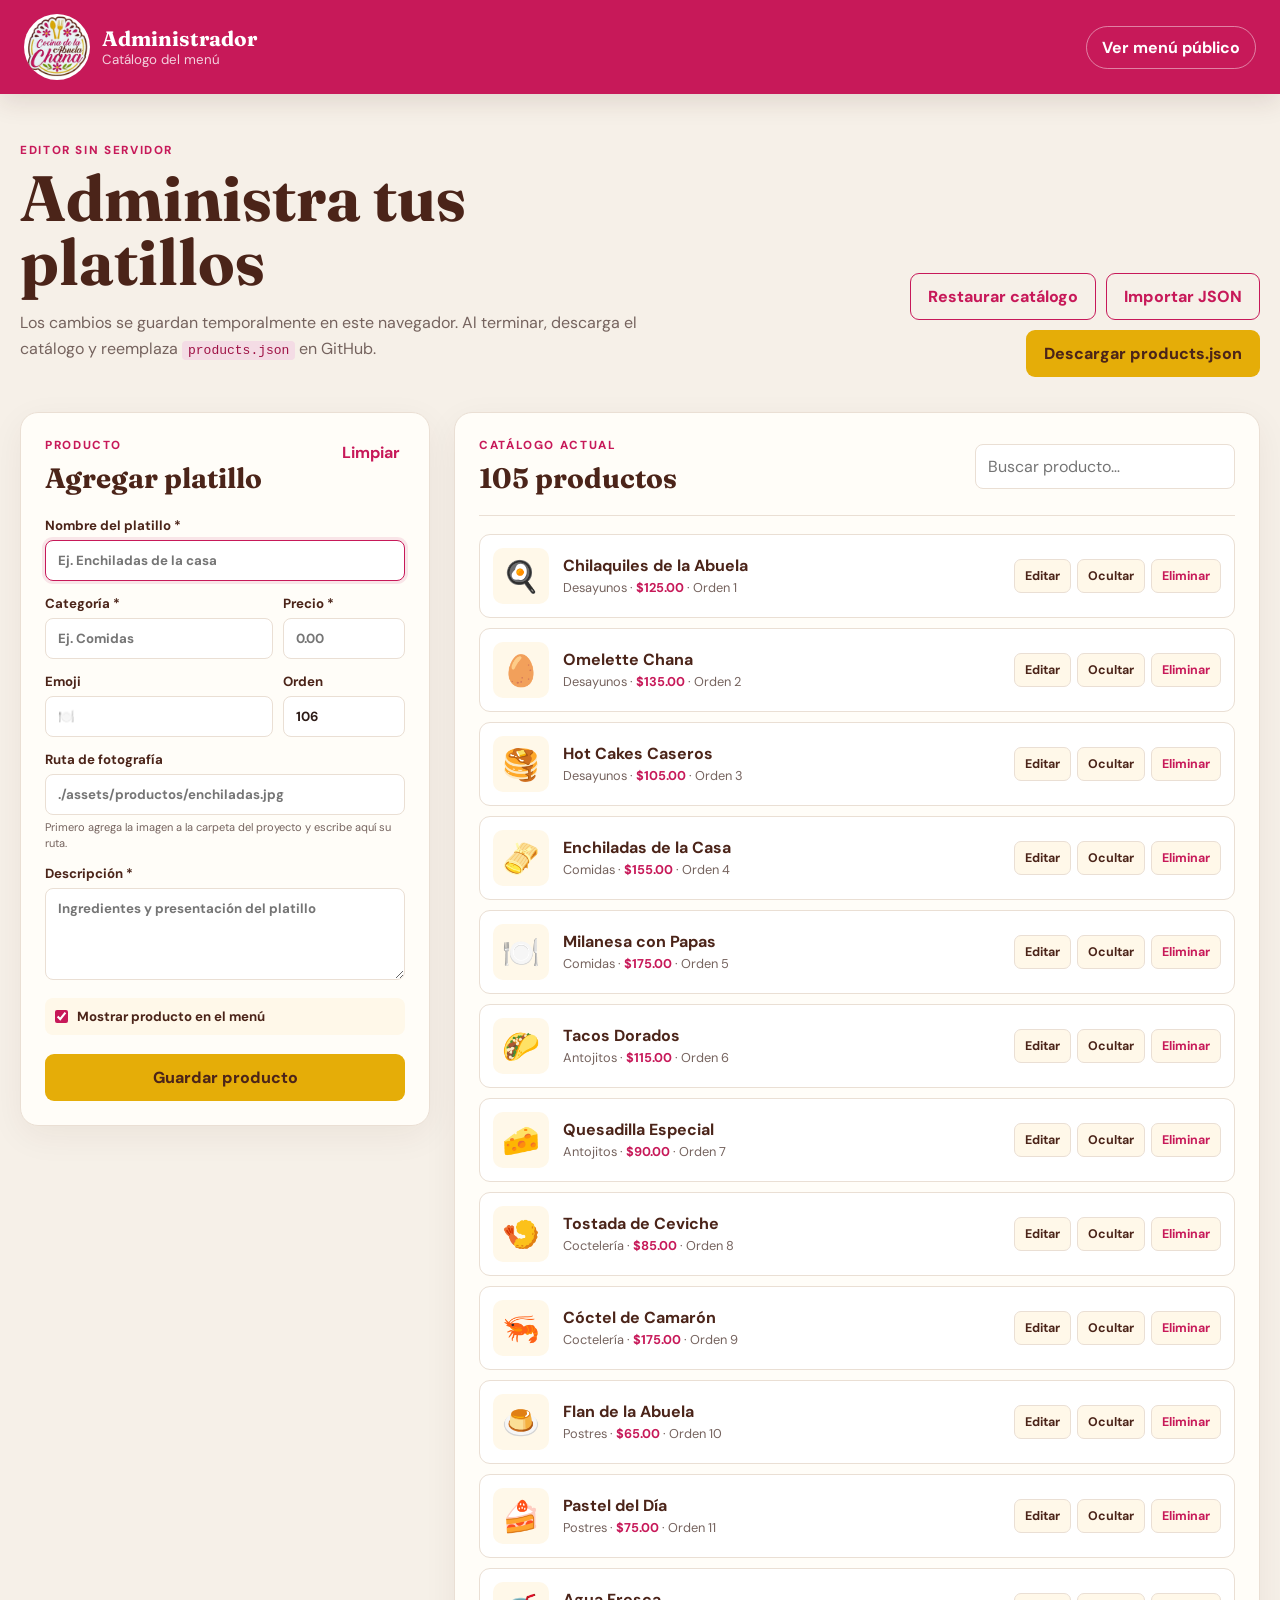
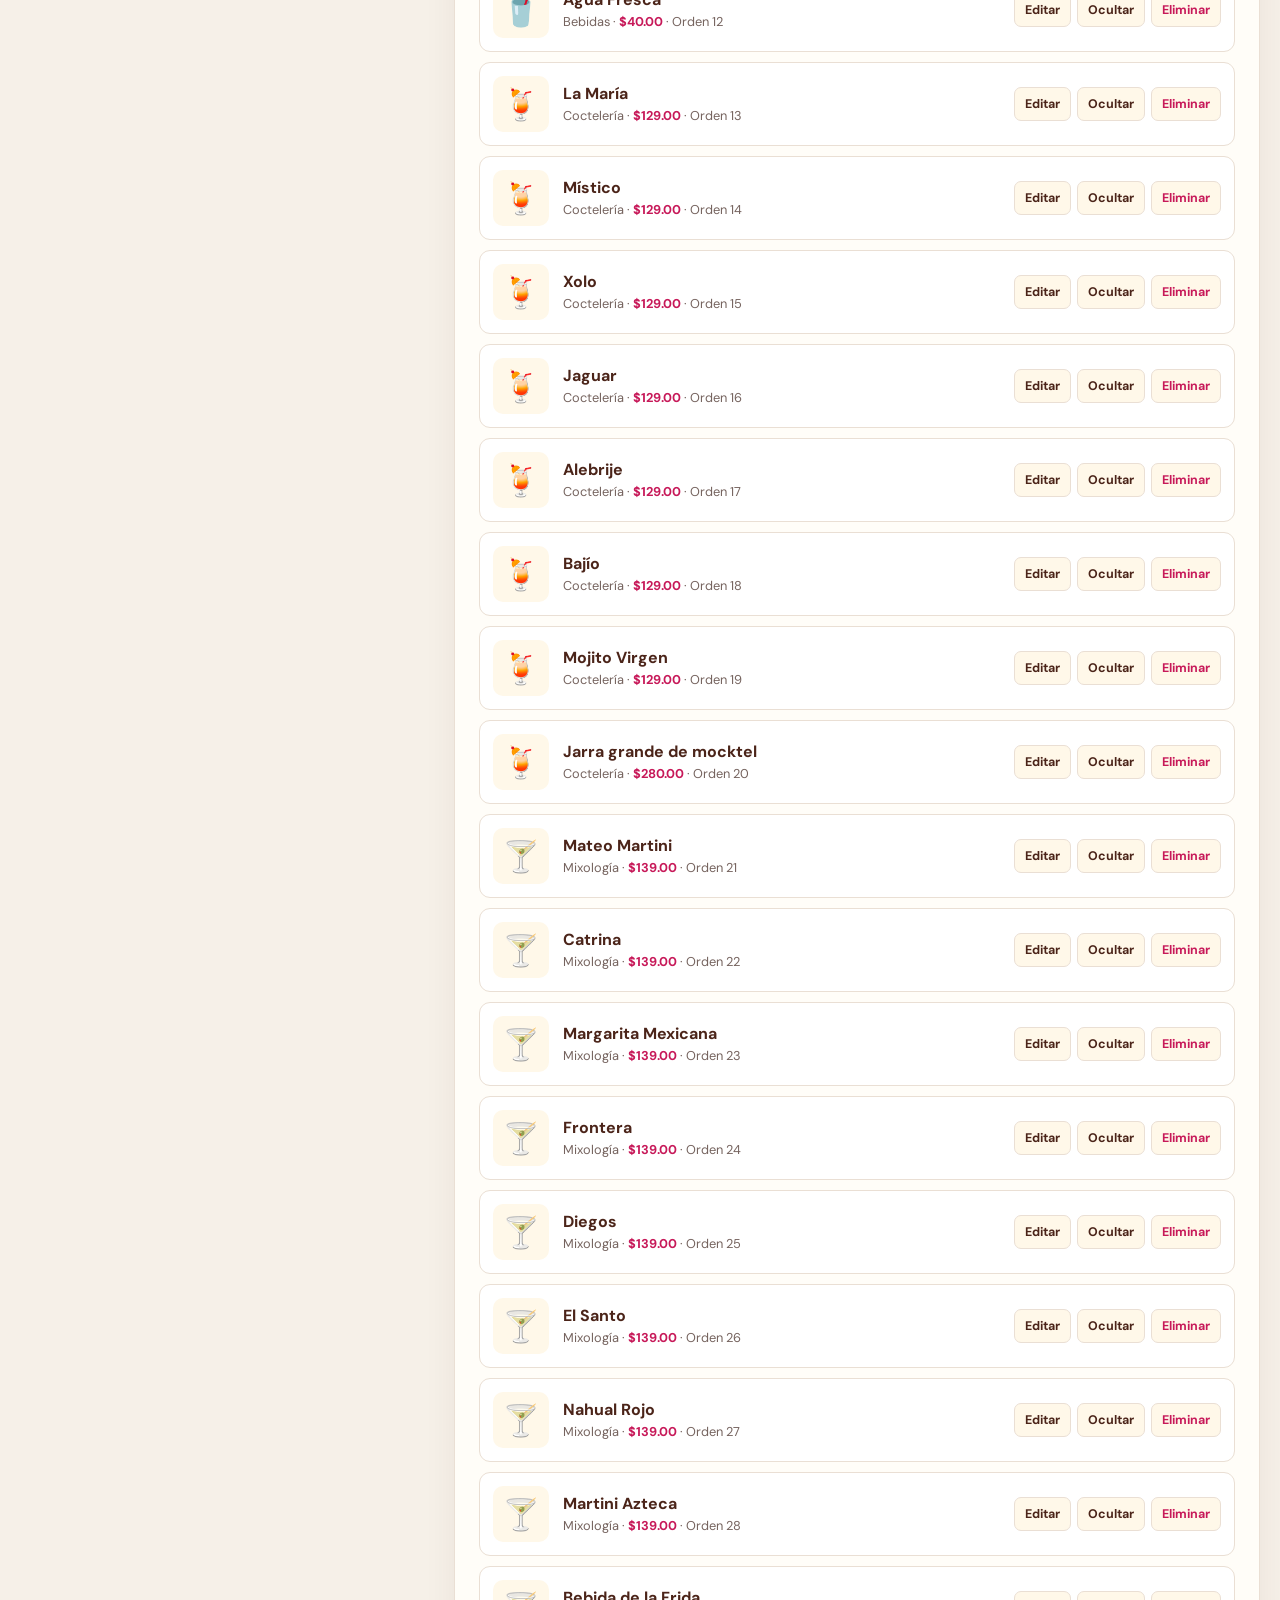
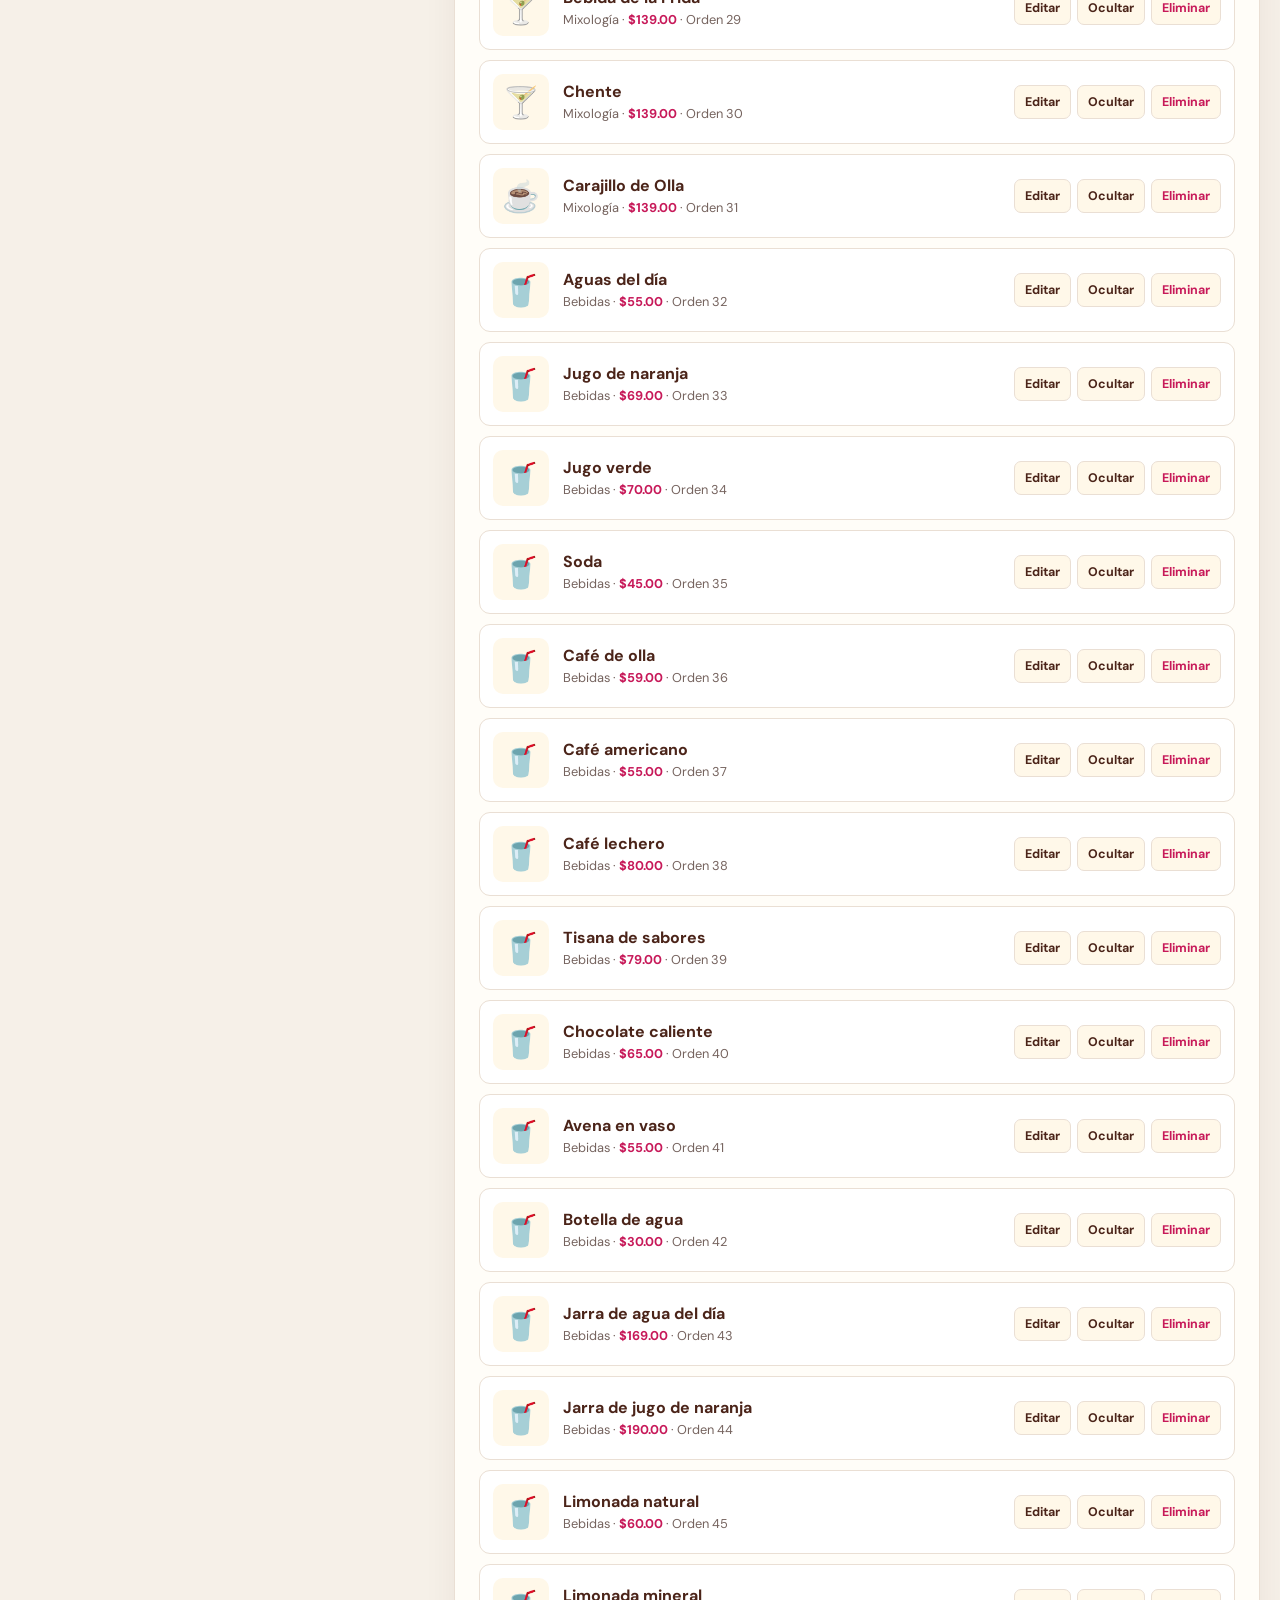
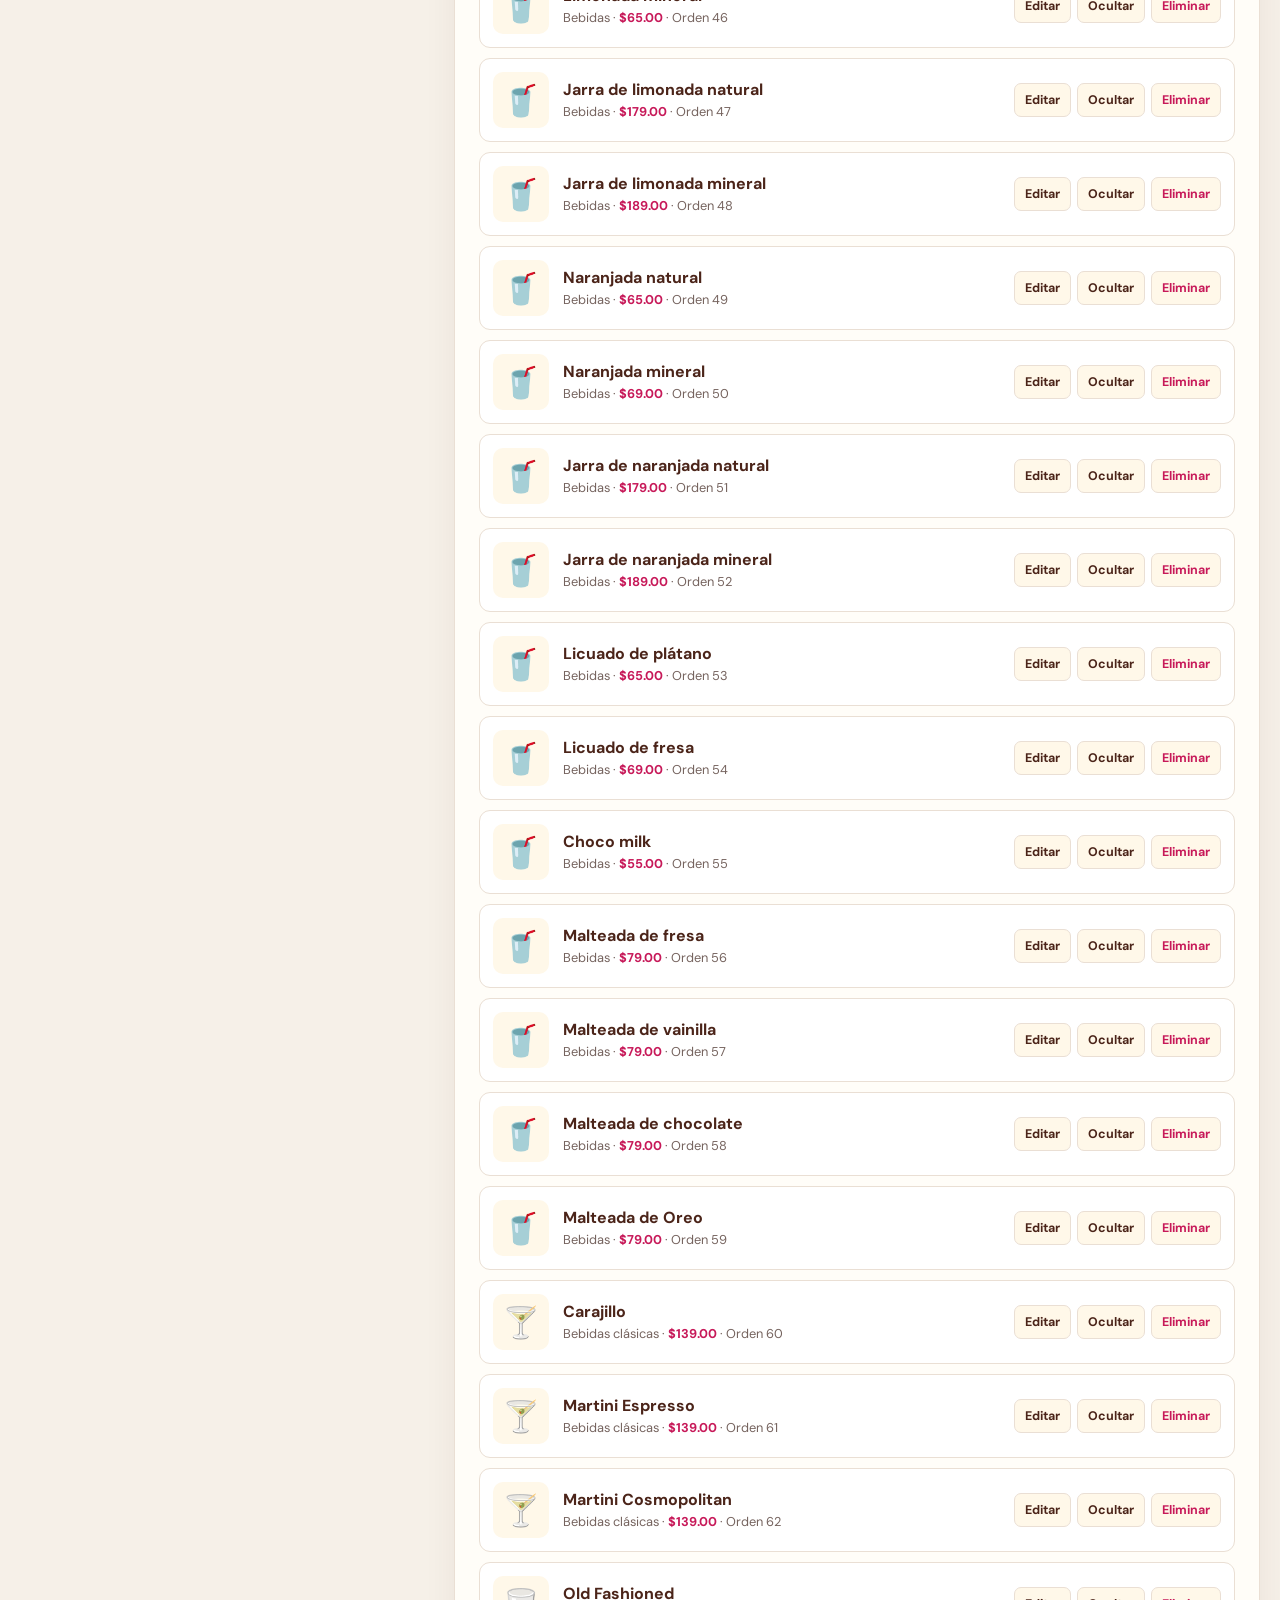
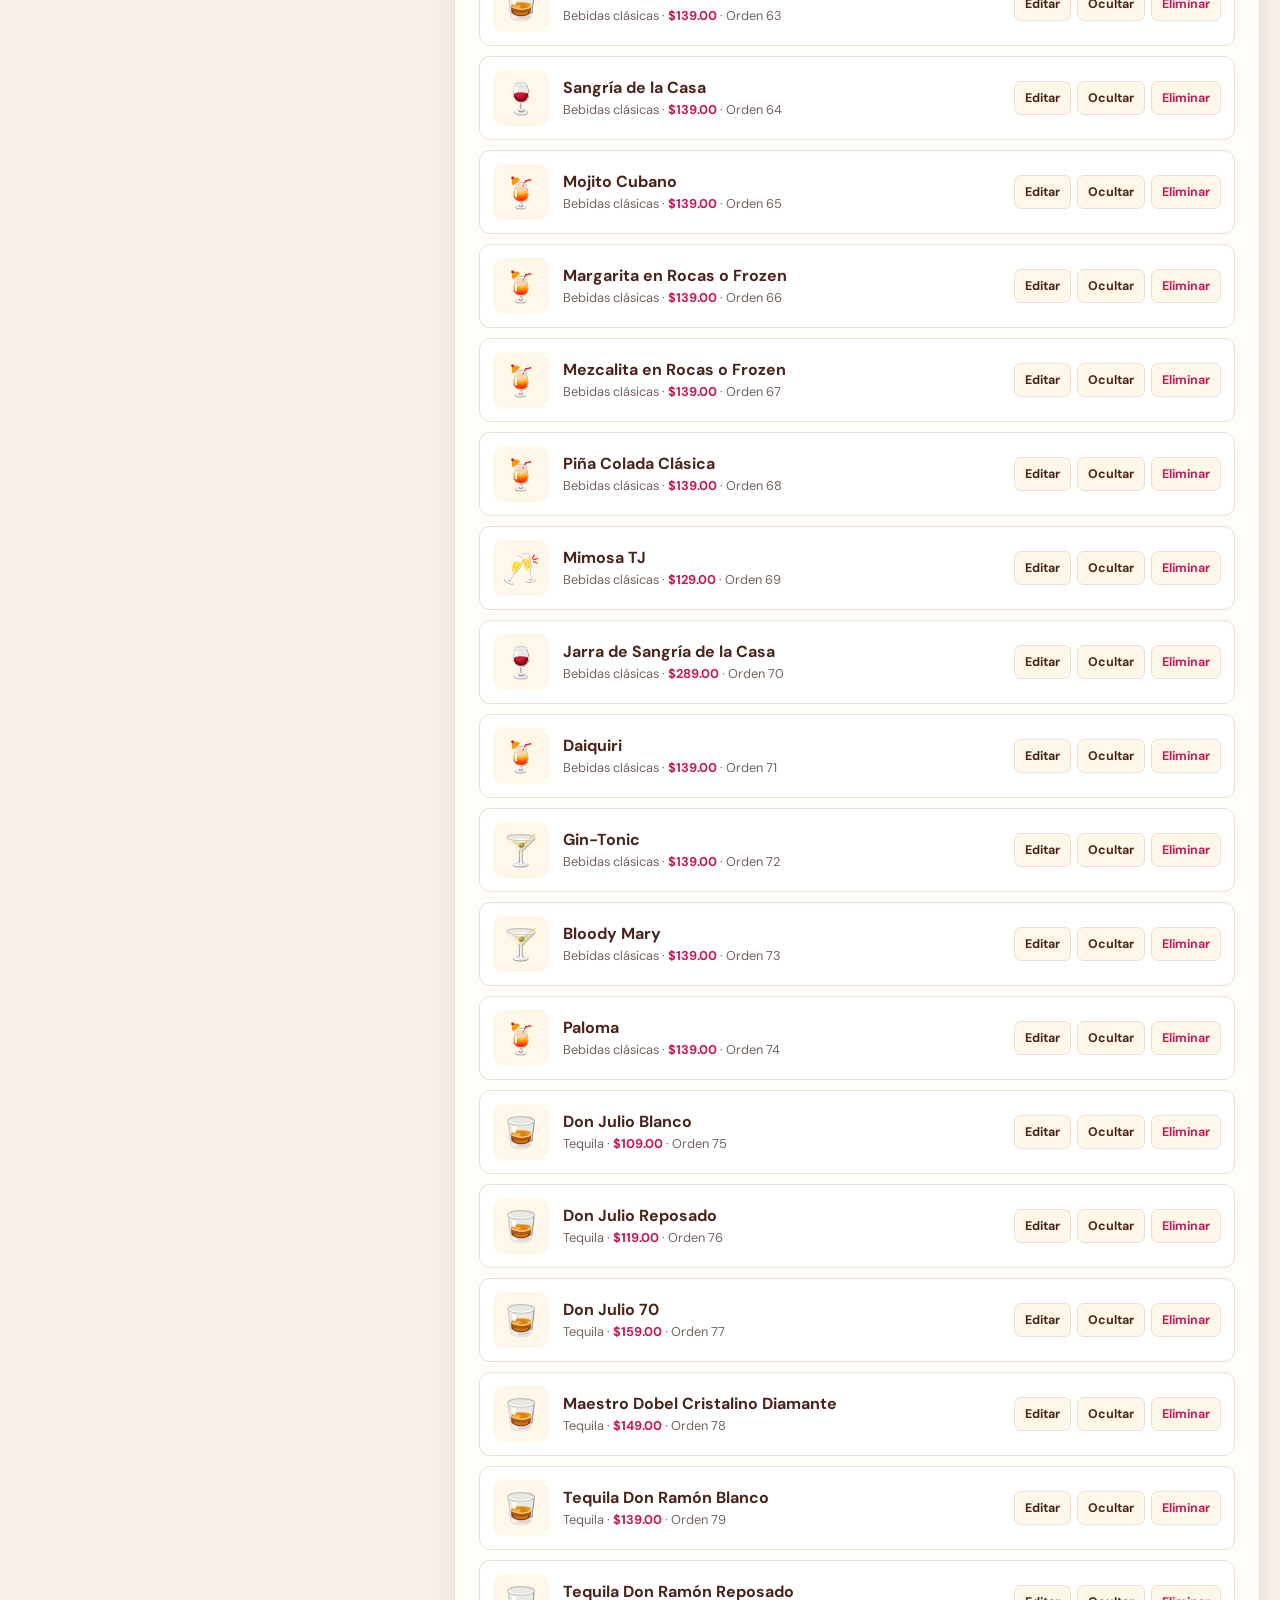
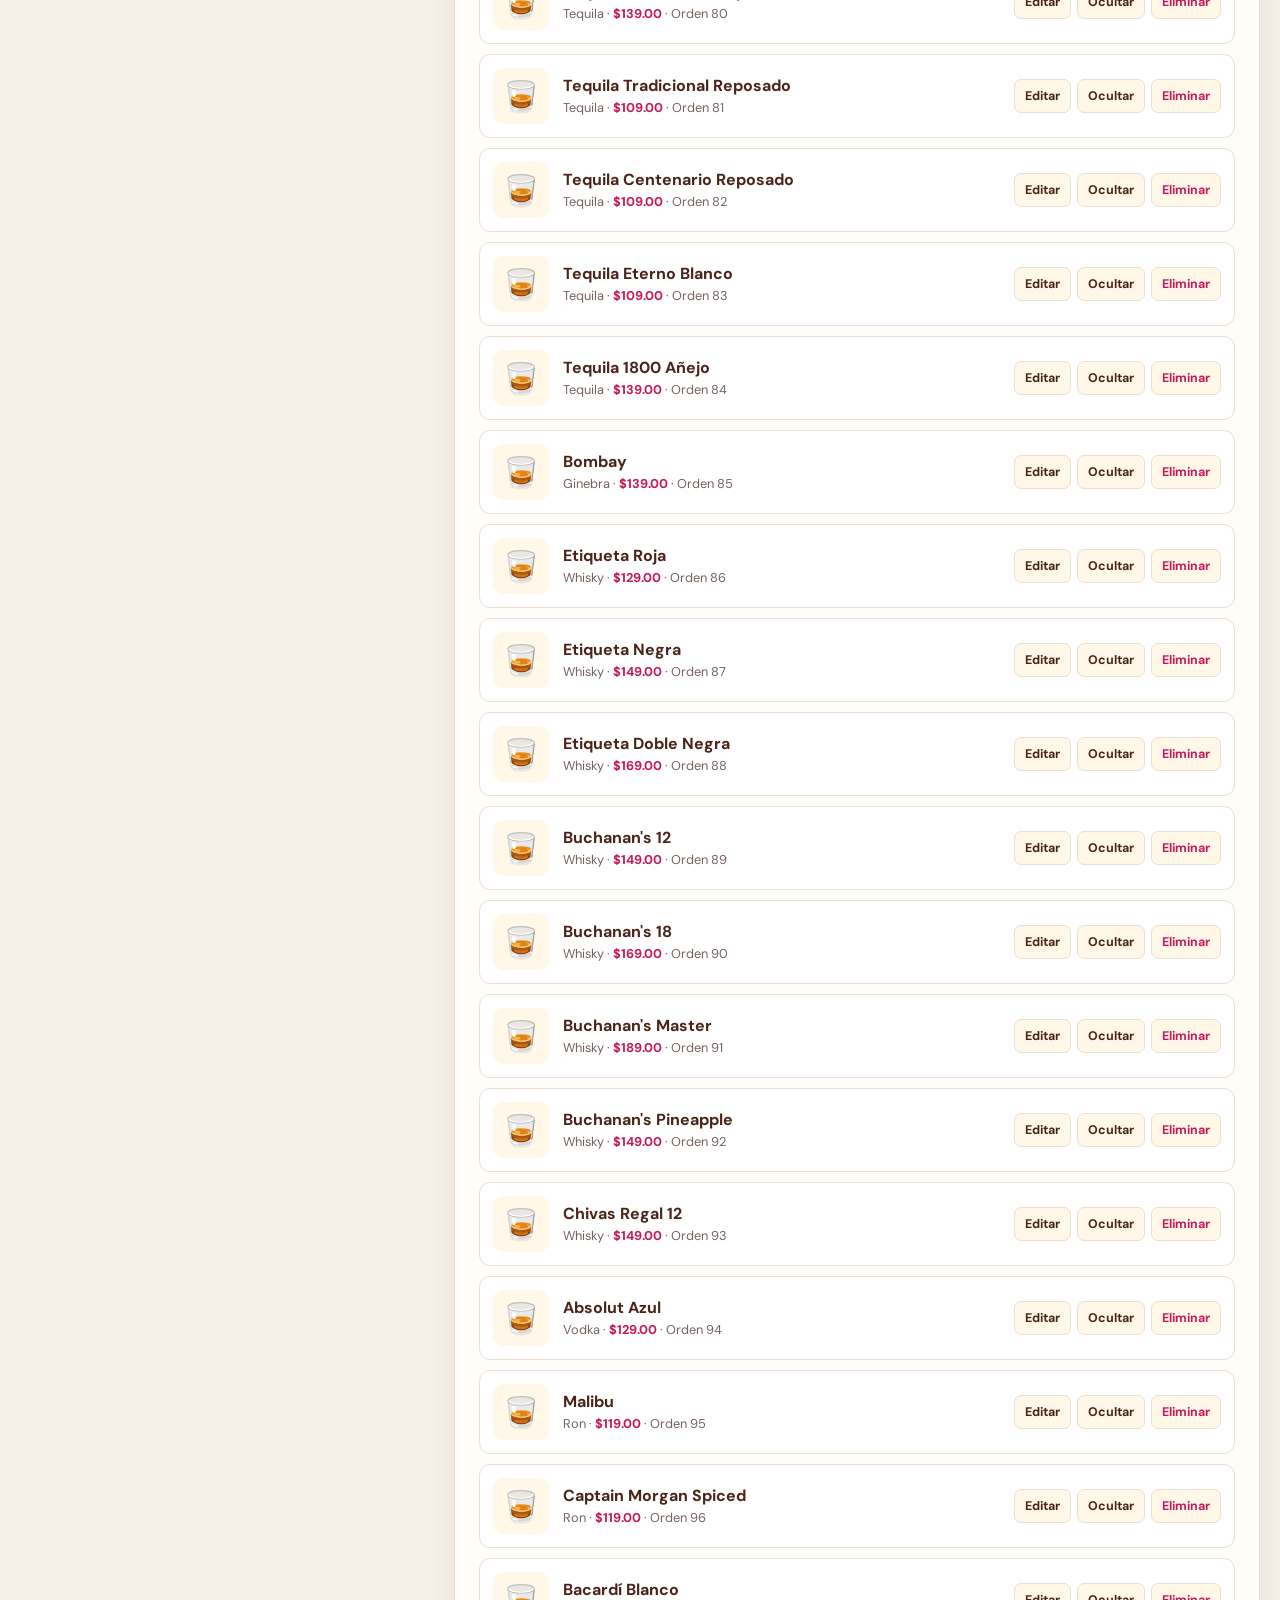
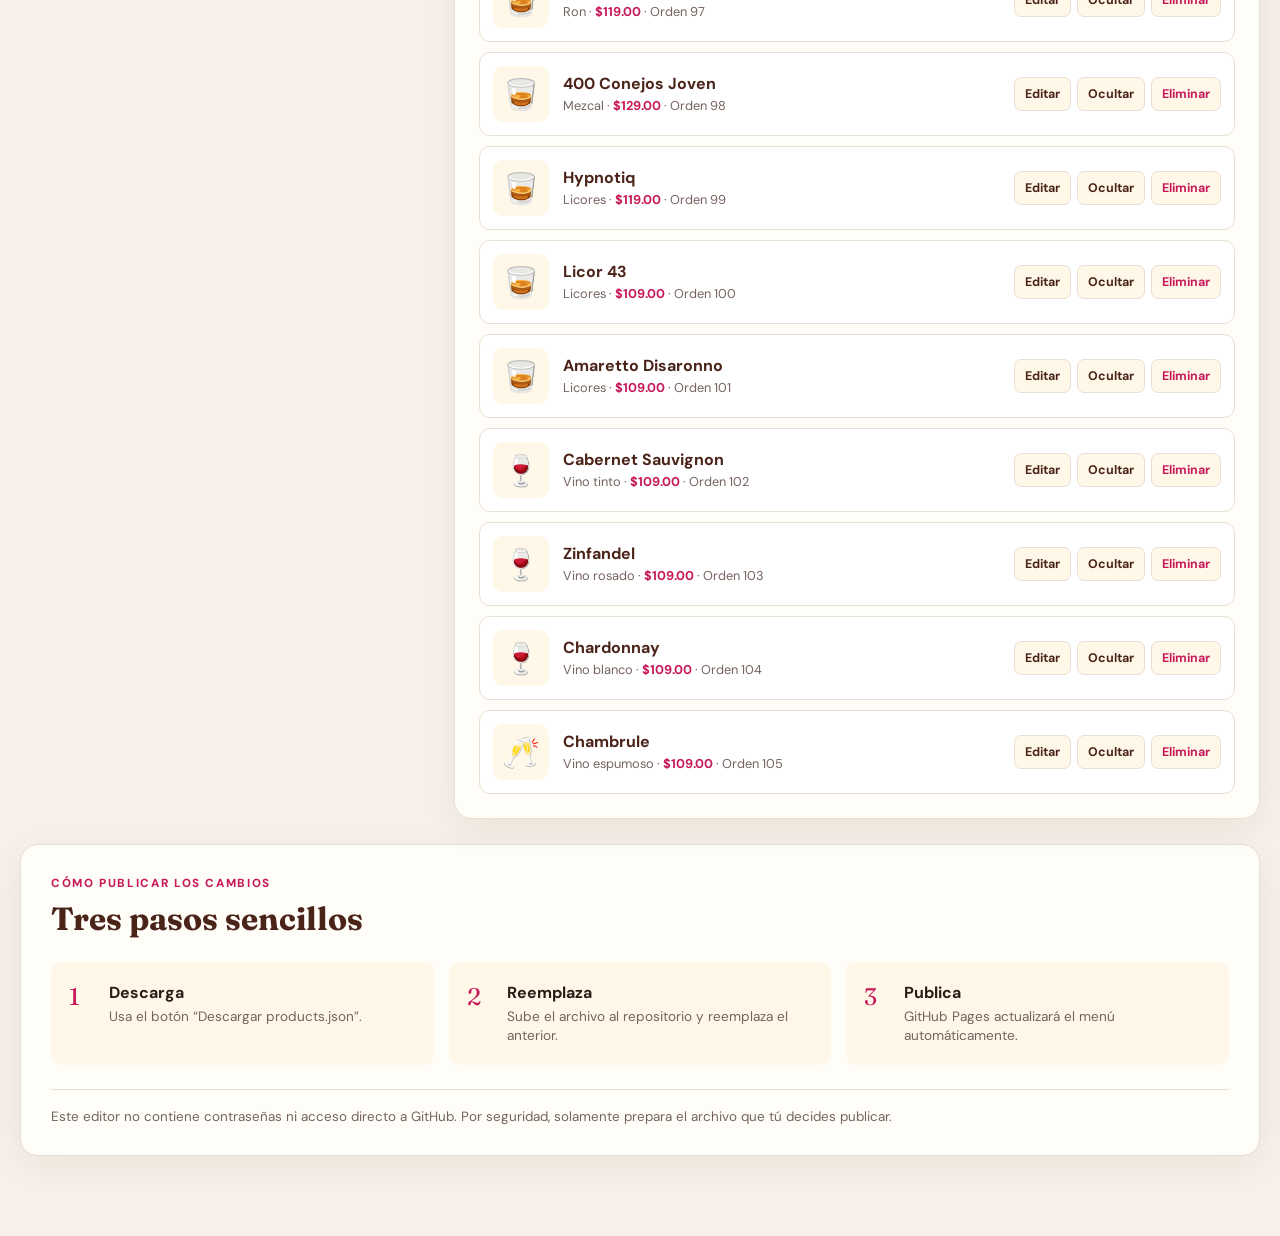
==== admin.html @ 657a6a93 "Publicar menú digital de Abuela Chana" ====
<!doctype html>
<html lang="es">
  <head>
    <meta charset="UTF-8" />
    <meta name="viewport" content="width=device-width, initial-scale=1.0" />
    <meta name="theme-color" content="#c71959" />
    <meta name="robots" content="noindex, nofollow" />
    <title>Administrar menú | Abuela Chana</title>
    <link rel="preconnect" href="https://fonts.googleapis.com" />
    <link rel="preconnect" href="https://fonts.gstatic.com" crossorigin />
    <link
      href="https://fonts.googleapis.com/css2?family=DM+Sans:wght@400;500;600;700;800&family=Fraunces:opsz,wght@9..144,700;9..144,900&display=swap"
      rel="stylesheet"
    />
    <link rel="stylesheet" href="./admin.css" />
  </head>
  <body>
    <header class="admin-header">
      <a href="./index.html" class="admin-brand">
        <img src="./assets/logo-chana.png" alt="Cocina de la Abuela Chana" />
        <span><b>Administrador</b><small>Catálogo del menú</small></span>
      </a>
      <a class="view-menu" href="./index.html">Ver menú público</a>
    </header>

    <main class="admin-shell">
      <section class="intro">
        <div>
          <p class="eyebrow">Editor sin servidor</p>
          <h1>Administra tus platillos</h1>
          <p>
            Los cambios se guardan temporalmente en este navegador. Al terminar,
            descarga el catálogo y reemplaza <code>products.json</code> en GitHub.
          </p>
        </div>
        <div class="intro-actions">
          <button class="button secondary" id="restore-button" type="button">Restaurar catálogo</button>
          <button class="button secondary" id="import-button" type="button">Importar JSON</button>
          <button class="button primary" id="download-button" type="button">Descargar products.json</button>
          <input id="import-file" type="file" accept="application/json,.json" hidden />
        </div>
      </section>

      <section class="workspace">
        <aside class="editor-panel">
          <div class="panel-title">
            <div>
              <p class="eyebrow">Producto</p>
              <h2 id="editor-title">Agregar platillo</h2>
            </div>
            <button id="reset-form" class="text-button" type="button">Limpiar</button>
          </div>

          <form id="product-form">
            <input id="product-id" type="hidden" />
            <label>
              Nombre del platillo *
              <input id="product-name" required maxlength="80" placeholder="Ej. Enchiladas de la casa" />
            </label>
            <div class="field-row">
              <label>
                Categoría *
                <input id="product-category" required list="category-options" placeholder="Ej. Comidas" />
                <datalist id="category-options"></datalist>
              </label>
              <label>
                Precio *
                <input id="product-price" required type="number" min="0" step="0.01" placeholder="0.00" />
              </label>
            </div>
            <div class="field-row">
              <label>
                Emoji
                <input id="product-emoji" maxlength="8" placeholder="🍽️" />
              </label>
              <label>
                Orden
                <input id="product-order" type="number" min="1" step="1" />
              </label>
            </div>
            <label>
              Ruta de fotografía
              <input id="product-image" placeholder="./assets/productos/enchiladas.jpg" />
              <small>Primero agrega la imagen a la carpeta del proyecto y escribe aquí su ruta.</small>
            </label>
            <label>
              Descripción *
              <textarea id="product-description" required rows="4" maxlength="220" placeholder="Ingredientes y presentación del platillo"></textarea>
            </label>
            <label class="availability">
              <input id="product-active" type="checkbox" checked />
              Mostrar producto en el menú
            </label>
            <button class="button primary full" type="submit">Guardar producto</button>
          </form>
        </aside>

        <section class="catalog-panel">
          <div class="catalog-toolbar">
            <div>
              <p class="eyebrow">Catálogo actual</p>
              <h2><span id="product-count">0</span> productos</h2>
            </div>
            <input id="admin-search" type="search" placeholder="Buscar producto…" />
          </div>
          <div class="catalog-list" id="catalog-list"></div>
        </section>
      </section>

      <section class="publish-guide">
        <p class="eyebrow">Cómo publicar los cambios</p>
        <h2>Tres pasos sencillos</h2>
        <ol>
          <li><b>Descarga</b><span>Usa el botón “Descargar products.json”.</span></li>
          <li><b>Reemplaza</b><span>Sube el archivo al repositorio y reemplaza el anterior.</span></li>
          <li><b>Publica</b><span>GitHub Pages actualizará el menú automáticamente.</span></li>
        </ol>
        <p class="security-note">
          Este editor no contiene contraseñas ni acceso directo a GitHub. Por seguridad,
          solamente prepara el archivo que tú decides publicar.
        </p>
      </section>
    </main>

    <div class="admin-toast" id="admin-toast" role="status" aria-live="polite"></div>
    <script src="./catalog-backup.js"></script>
    <script src="./admin.js"></script>
  </body>
</html>
---- admin.css ----
:root {
  --pink: #c71959;
  --pink-dark: #9f1245;
  --mustard: #e5ad08;
  --brown: #4b2419;
  --cream: #fff8e9;
  --paper: #fffdf8;
  --ink: #2d1b17;
  --muted: #75635e;
  --line: #eadfd4;
}

* { box-sizing: border-box; }
body { margin: 0; color: var(--ink); background: #f6f0e8; font-family: "DM Sans", sans-serif; }
button, input, textarea { font: inherit; }
a { color: inherit; text-decoration: none; }
.admin-header {
  position: sticky;
  z-index: 10;
  top: 0;
  display: flex;
  align-items: center;
  justify-content: space-between;
  padding: 14px max(24px, calc((100vw - 1240px) / 2));
  color: white;
  background: var(--pink);
  box-shadow: 0 8px 24px rgba(75,36,25,.12);
}
.admin-brand { display: flex; align-items: center; gap: 12px; }
.admin-brand img { width: 66px; height: 66px; object-fit: contain; border-radius: 50%; background: white; }
.admin-brand b, .admin-brand small { display: block; }
.admin-brand b { font-family: "Fraunces", serif; font-size: 1.3rem; }
.admin-brand small { opacity: .8; }
.view-menu { padding: 10px 15px; border: 1px solid rgba(255,255,255,.45); border-radius: 99px; font-weight: 700; }
.admin-shell { width: min(1240px, calc(100% - 36px)); margin: 0 auto; padding: 48px 0 80px; }
.eyebrow { margin: 0 0 8px; color: var(--pink); font-size: .73rem; font-weight: 800; letter-spacing: .14em; text-transform: uppercase; }
.intro { display: flex; align-items: end; justify-content: space-between; gap: 35px; margin-bottom: 35px; }
.intro h1, .panel-title h2, .catalog-toolbar h2, .publish-guide h2 { margin: 0; color: var(--brown); font-family: "Fraunces", serif; }
.intro h1 { font-size: clamp(2.6rem, 5vw, 4.6rem); line-height: 1; }
.intro p:not(.eyebrow) { max-width: 690px; color: var(--muted); line-height: 1.6; }
code { padding: 2px 6px; color: var(--pink-dark); border-radius: 4px; background: #f4dce5; }
.intro-actions { display: flex; flex-wrap: wrap; justify-content: end; gap: 10px; }
.button { padding: 12px 17px; border: 1px solid transparent; border-radius: 9px; font-weight: 800; cursor: pointer; }
.button.primary { color: var(--brown); background: var(--mustard); }
.button.secondary { color: var(--pink); border-color: var(--pink); background: transparent; }
.button.full { width: 100%; margin-top: 5px; }
.workspace { display: grid; grid-template-columns: 410px 1fr; align-items: start; gap: 24px; }
.editor-panel, .catalog-panel, .publish-guide { border: 1px solid var(--line); border-radius: 18px; background: var(--paper); box-shadow: 0 10px 35px rgba(75,36,25,.06); }
.editor-panel { position: sticky; top: 115px; padding: 24px; }
.panel-title, .catalog-toolbar { display: flex; align-items: start; justify-content: space-between; gap: 18px; }
.panel-title h2, .catalog-toolbar h2 { font-size: 1.75rem; }
.text-button { padding: 5px; color: var(--pink); border: 0; background: transparent; font-weight: 700; cursor: pointer; }
#product-form { display: grid; gap: 14px; margin-top: 22px; }
#product-form label { color: var(--brown); font-size: .83rem; font-weight: 700; }
#product-form input, #product-form textarea, #admin-search {
  width: 100%;
  margin-top: 6px;
  padding: 11px 12px;
  color: var(--ink);
  border: 1px solid var(--line);
  border-radius: 8px;
  background: white;
  outline: none;
}
#product-form input:focus, #product-form textarea:focus, #admin-search:focus {
  border-color: var(--pink);
  box-shadow: 0 0 0 3px rgba(199,25,89,.1);
}
#product-form small { display: block; margin-top: 5px; color: var(--muted); font-weight: 400; line-height: 1.4; }
.field-row { display: grid; grid-template-columns: 1.5fr .8fr; gap: 10px; }
.availability { display: flex; align-items: center; gap: 9px; padding: 10px; border-radius: 8px; background: var(--cream); }
.availability input { width: auto !important; margin: 0 !important; accent-color: var(--pink); }
.catalog-panel { min-height: 650px; padding: 24px; }
.catalog-toolbar { align-items: center; padding-bottom: 20px; border-bottom: 1px solid var(--line); }
#admin-search { max-width: 260px; margin: 0; }
.catalog-list { display: grid; gap: 10px; margin-top: 18px; }
.admin-product {
  display: grid;
  grid-template-columns: 56px 1fr auto;
  align-items: center;
  gap: 14px;
  padding: 13px;
  border: 1px solid var(--line);
  border-radius: 11px;
  background: white;
}
.admin-product.inactive { opacity: .58; background: #f4f0eb; }
.product-symbol { display: grid; width: 56px; height: 56px; place-items: center; overflow: hidden; border-radius: 10px; background: var(--cream); font-size: 1.9rem; }
.product-symbol img { width: 100%; height: 100%; object-fit: cover; }
.product-data b { display: block; color: var(--brown); }
.product-data span { color: var(--muted); font-size: .8rem; }
.product-data strong { color: var(--pink); }
.product-actions { display: flex; gap: 6px; }
.product-actions button { padding: 8px 10px; color: var(--brown); border: 1px solid var(--line); border-radius: 7px; background: var(--cream); font-size: .78rem; font-weight: 700; cursor: pointer; }
.product-actions .delete { color: var(--pink); }
.catalog-empty { padding: 70px 20px; color: var(--muted); text-align: center; }
.publish-guide { margin-top: 25px; padding: 30px; }
.publish-guide h2 { font-size: 2rem; }
.publish-guide ol { display: grid; grid-template-columns: repeat(3, 1fr); gap: 15px; margin: 24px 0; padding: 0; list-style: none; counter-reset: guide; }
.publish-guide li { position: relative; padding: 20px 18px 20px 58px; border-radius: 10px; background: var(--cream); counter-increment: guide; }
.publish-guide li::before { position: absolute; left: 18px; content: counter(guide); color: var(--pink); font-family: "Fraunces", serif; font-size: 1.5rem; }
.publish-guide li b, .publish-guide li span { display: block; }
.publish-guide li span { margin-top: 4px; color: var(--muted); font-size: .85rem; line-height: 1.4; }
.security-note { margin: 0; padding-top: 18px; color: var(--muted); border-top: 1px solid var(--line); font-size: .84rem; }
.admin-toast { position: fixed; z-index: 20; right: 24px; bottom: 24px; padding: 12px 18px; color: white; border-radius: 99px; background: var(--brown); opacity: 0; transform: translateY(15px); transition: .2s; pointer-events: none; }
.admin-toast.show { opacity: 1; transform: translateY(0); }

@media (max-width: 920px) {
  .intro { align-items: stretch; flex-direction: column; }
  .intro-actions { justify-content: start; }
  .workspace { grid-template-columns: 1fr; }
  .editor-panel { position: static; }
}
@media (max-width: 620px) {
  .admin-header { padding: 9px 14px; }
  .admin-brand img { width: 50px; height: 50px; }
  .admin-brand b { font-size: 1rem; }
  .view-menu { font-size: .78rem; }
  .admin-shell { width: min(100% - 24px, 1240px); padding-top: 32px; }
  .intro-actions, .intro-actions .button { width: 100%; }
  .field-row { grid-template-columns: 1fr; }
  .catalog-toolbar { align-items: stretch; flex-direction: column; }
  #admin-search { max-width: none; }
  .admin-product { grid-template-columns: 48px 1fr; }
  .product-symbol { width: 48px; height: 48px; }
  .product-actions { grid-column: 1 / -1; }
  .product-actions button { flex: 1; }
  .publish-guide ol { grid-template-columns: 1fr; }
}
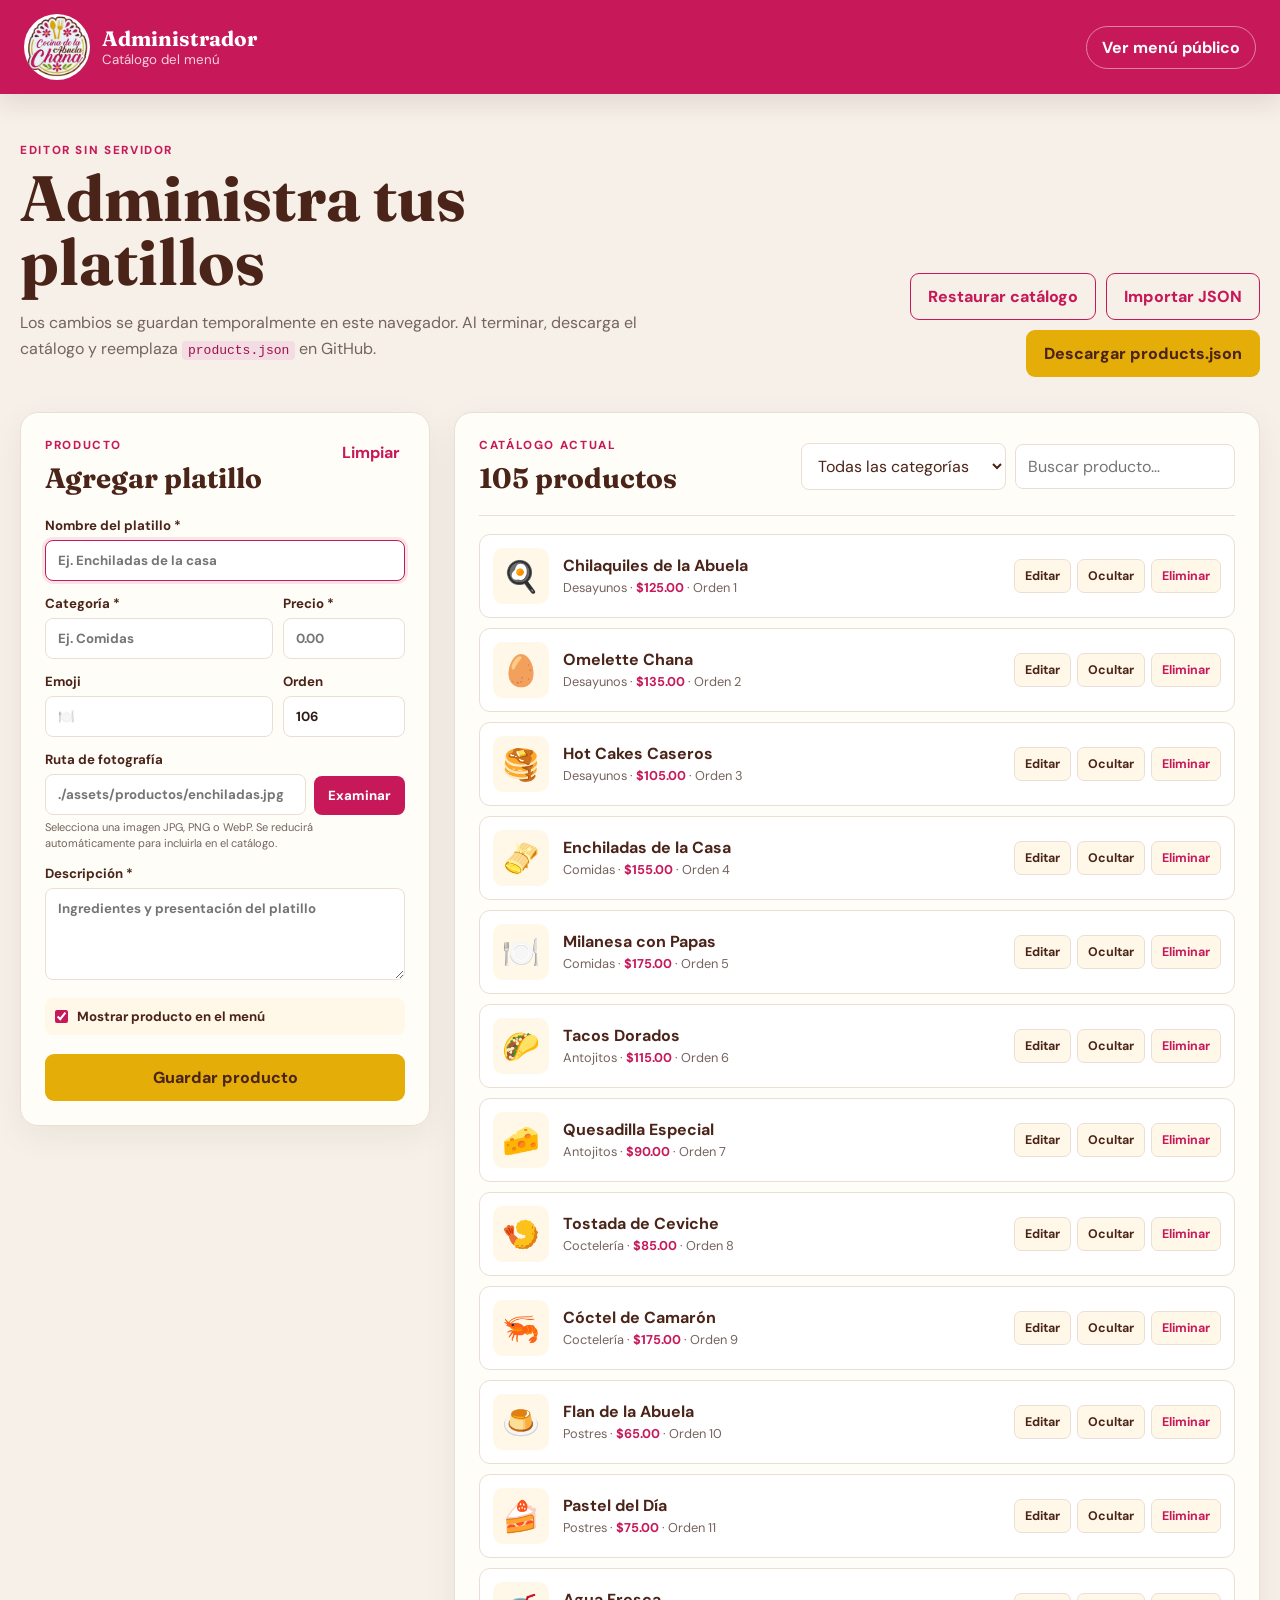
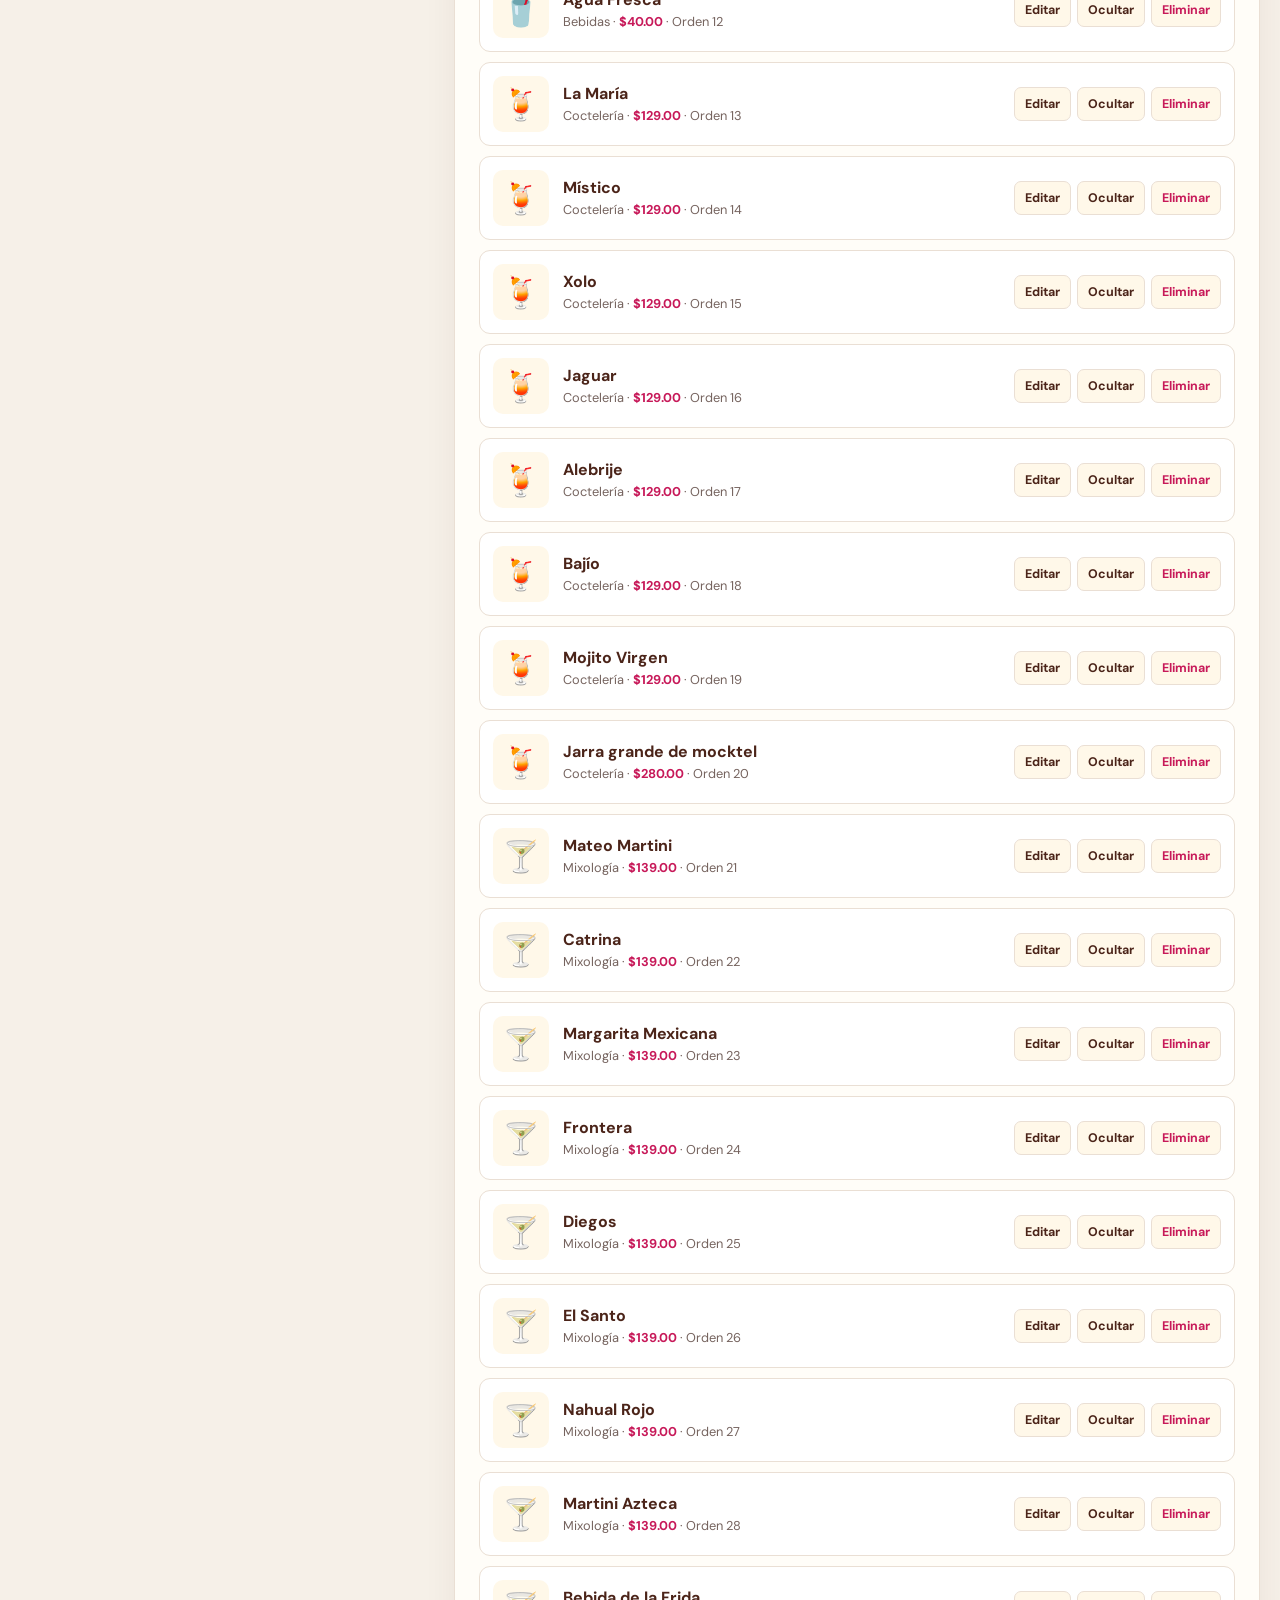
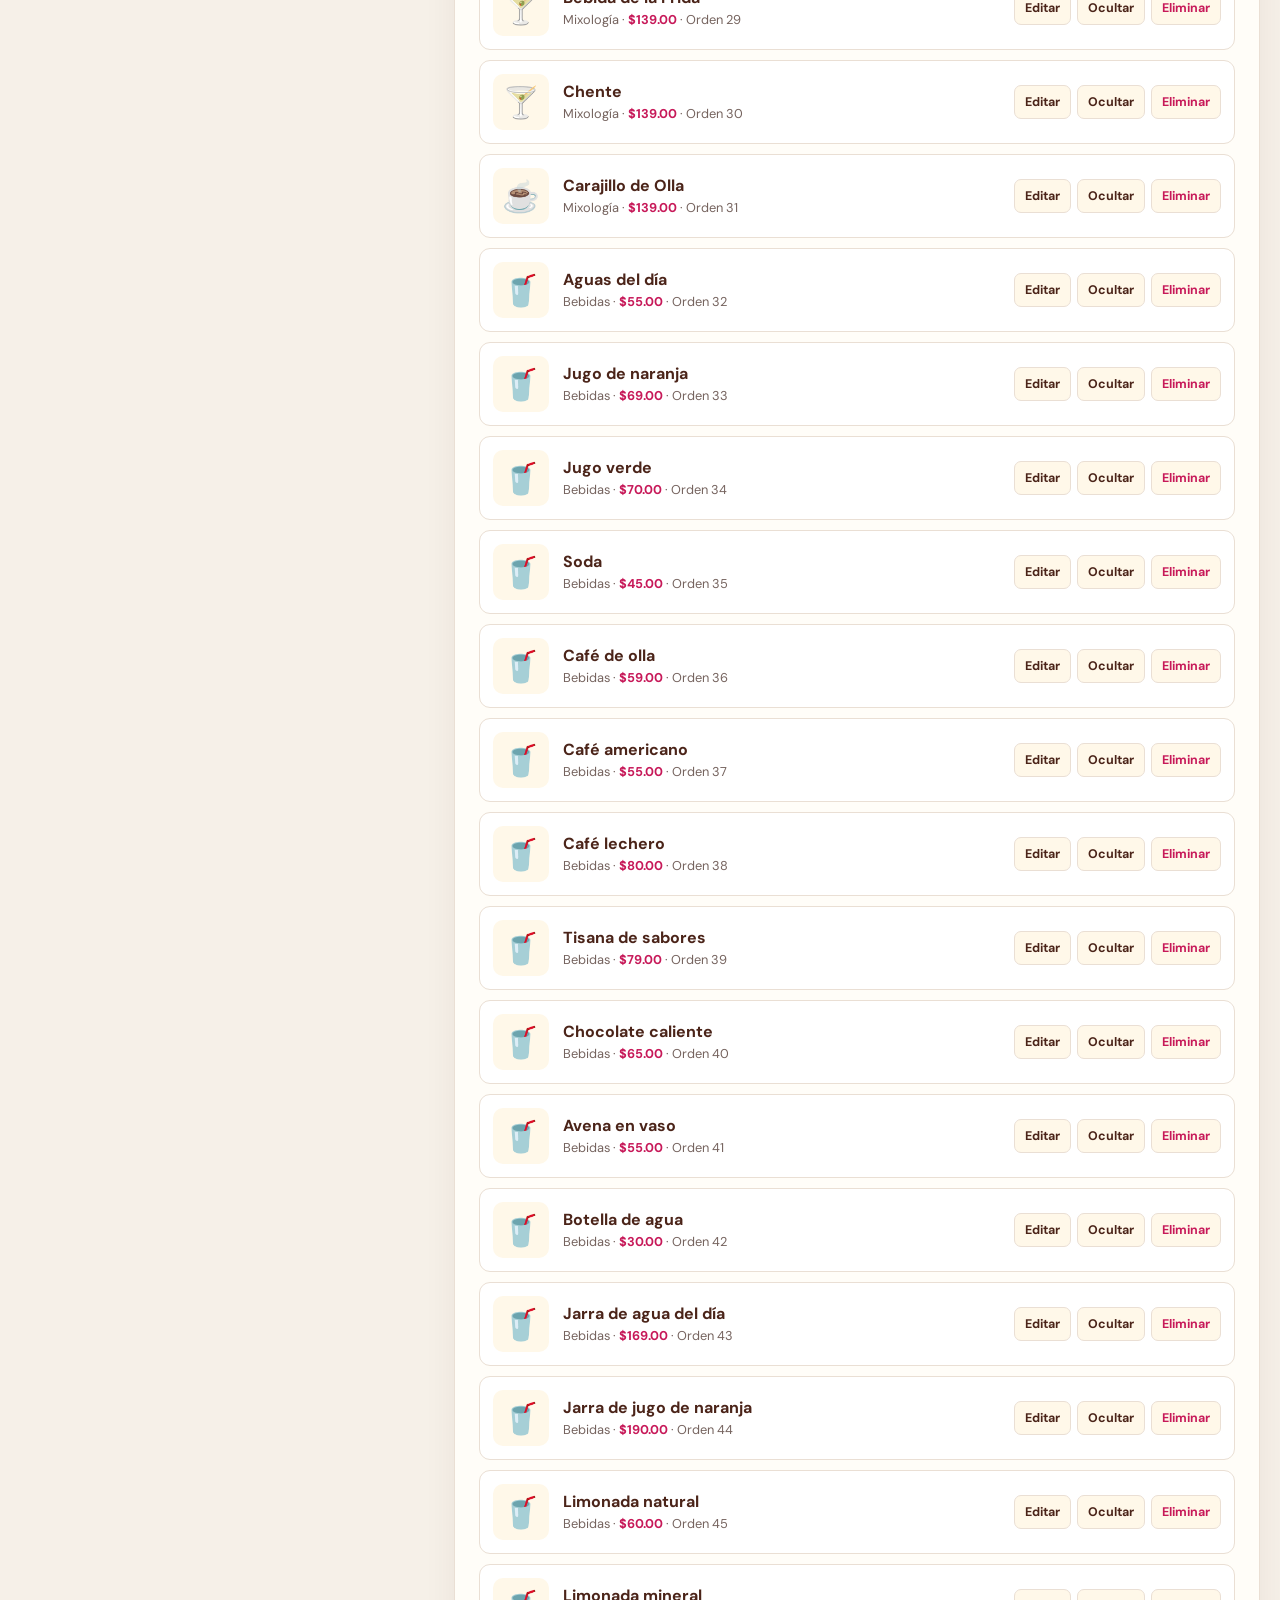
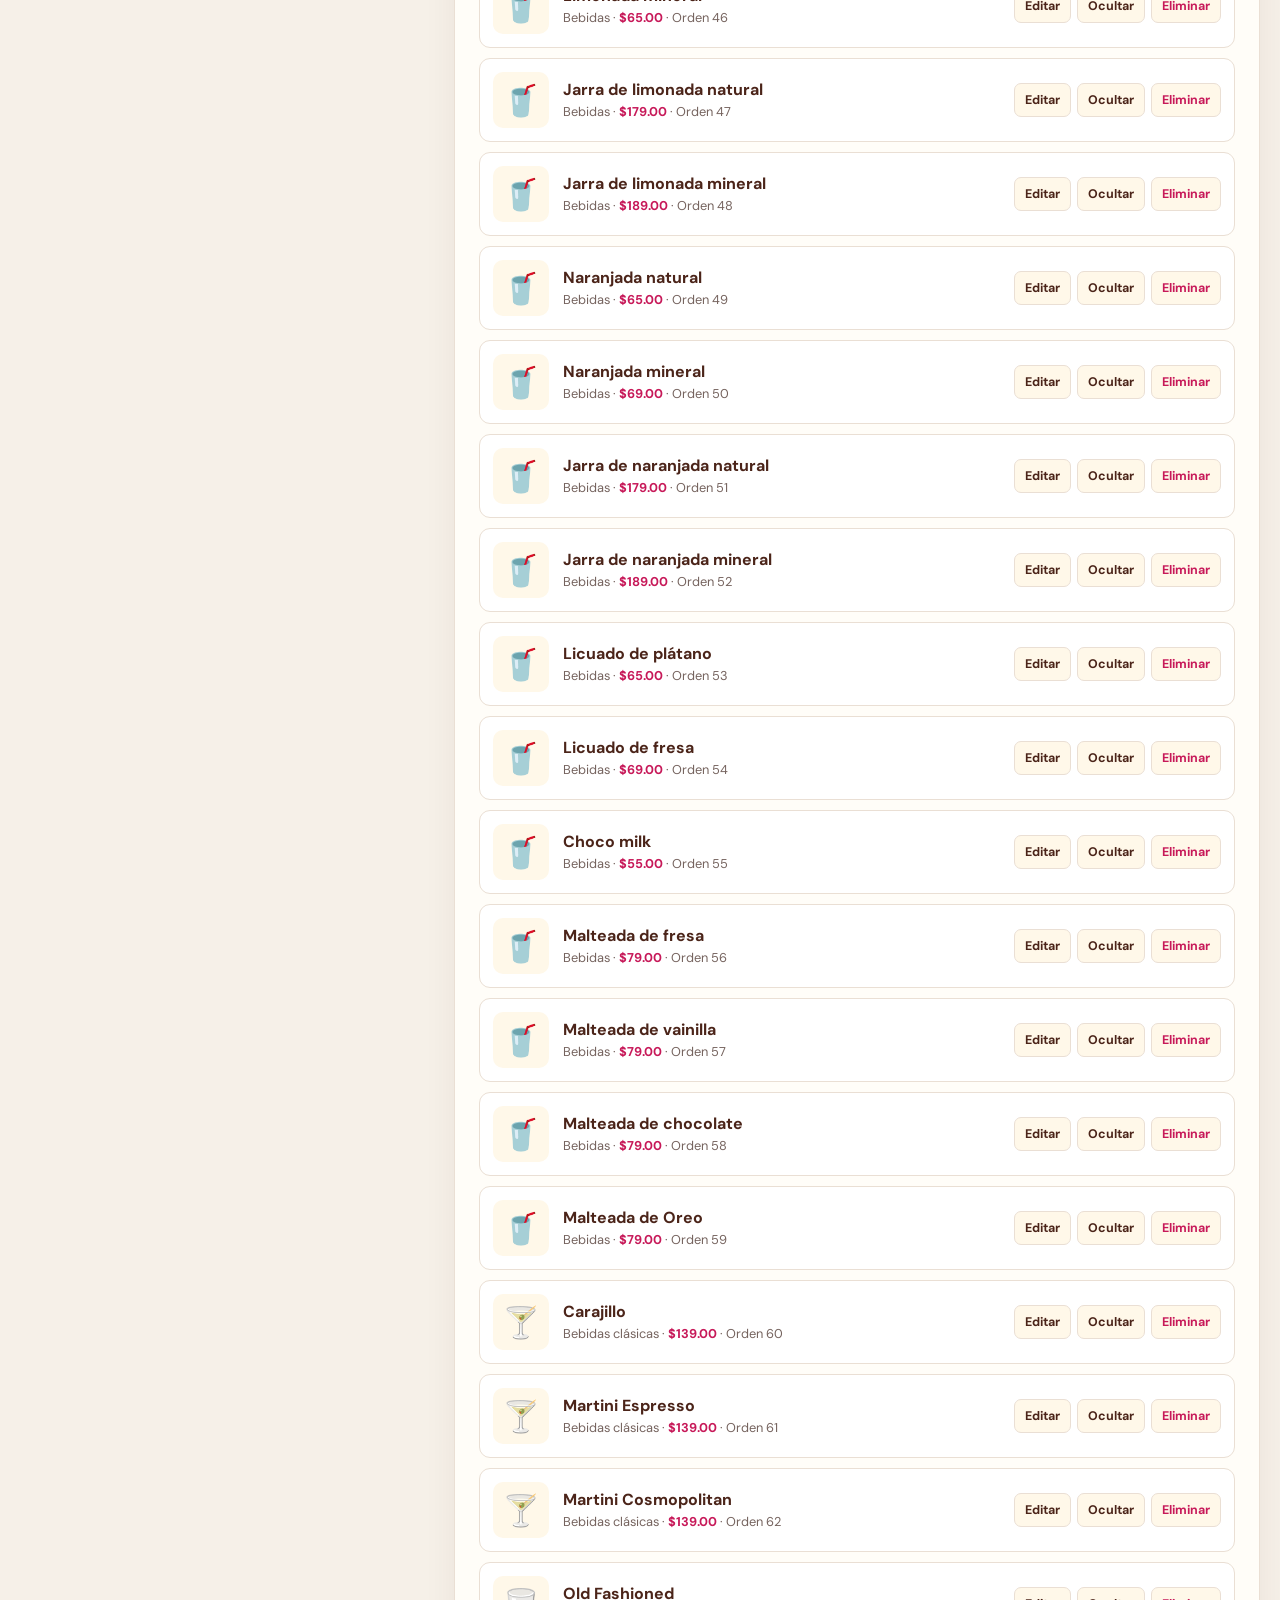
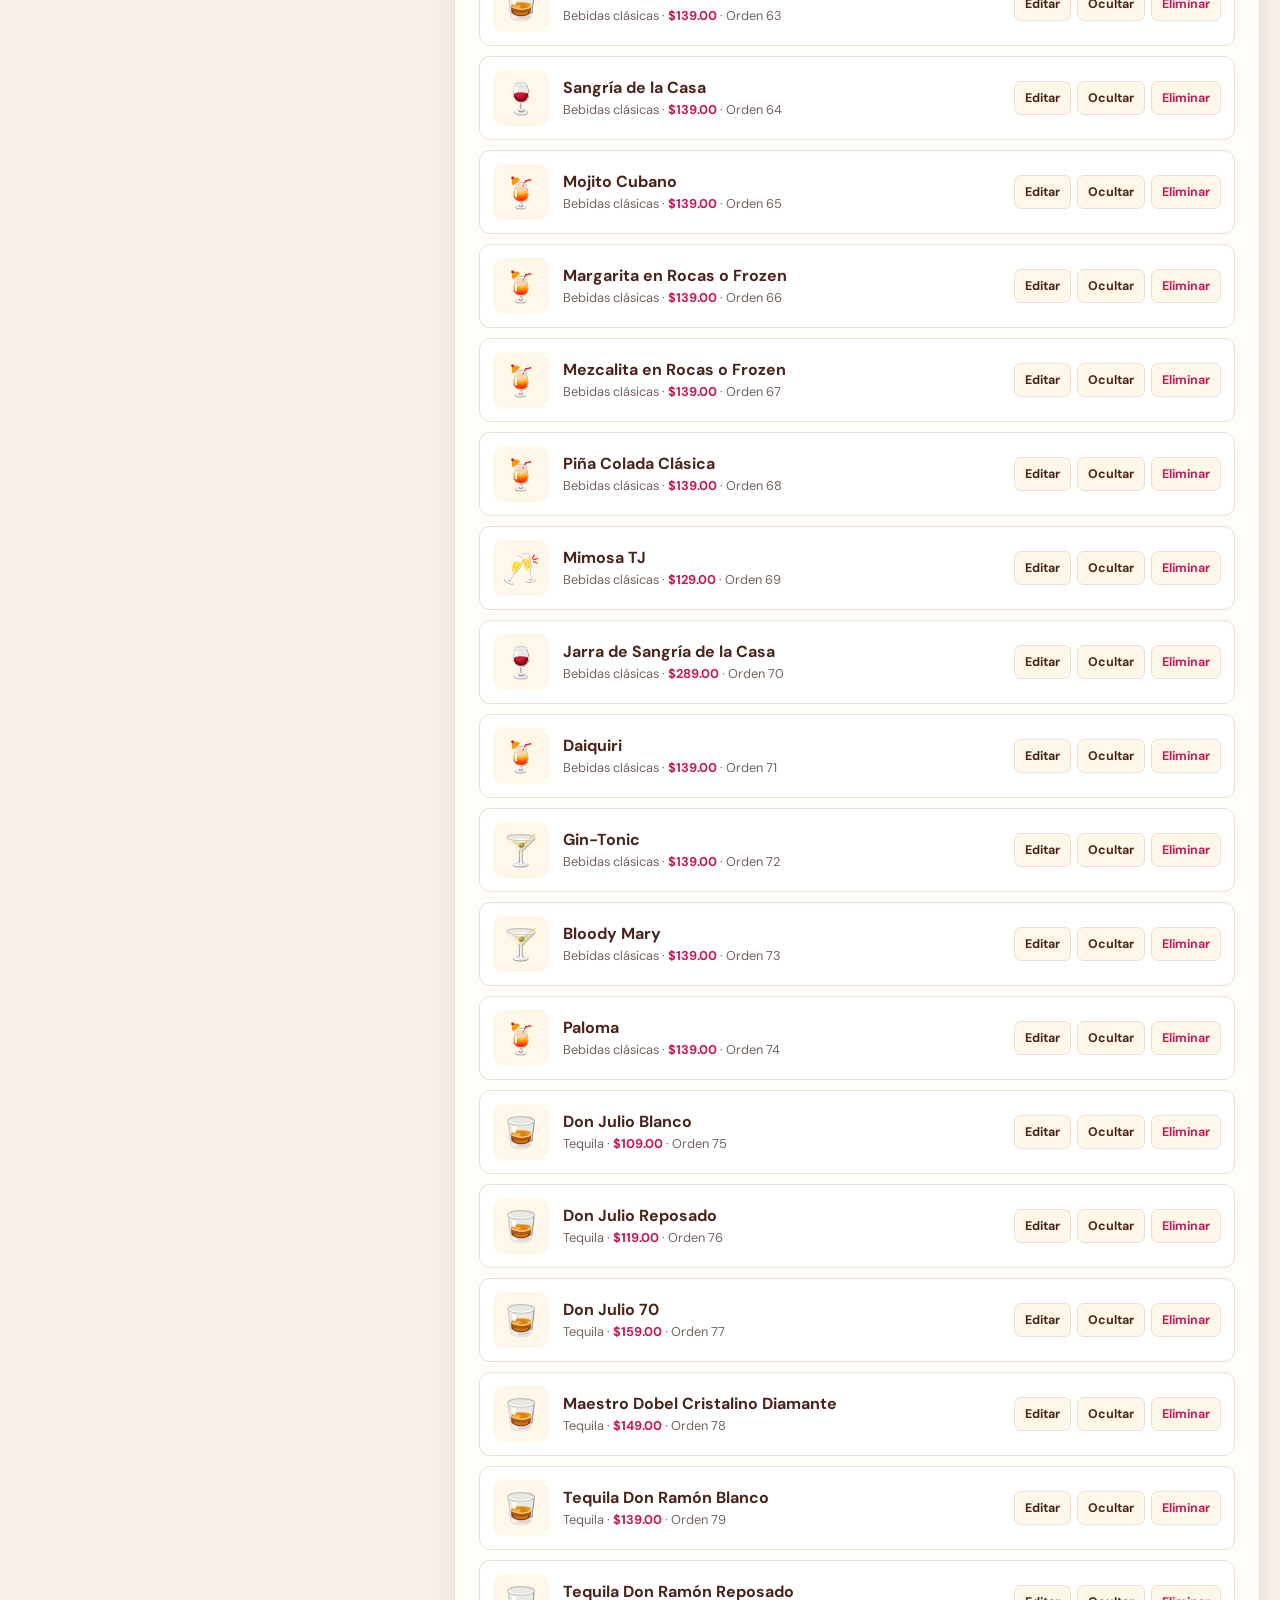
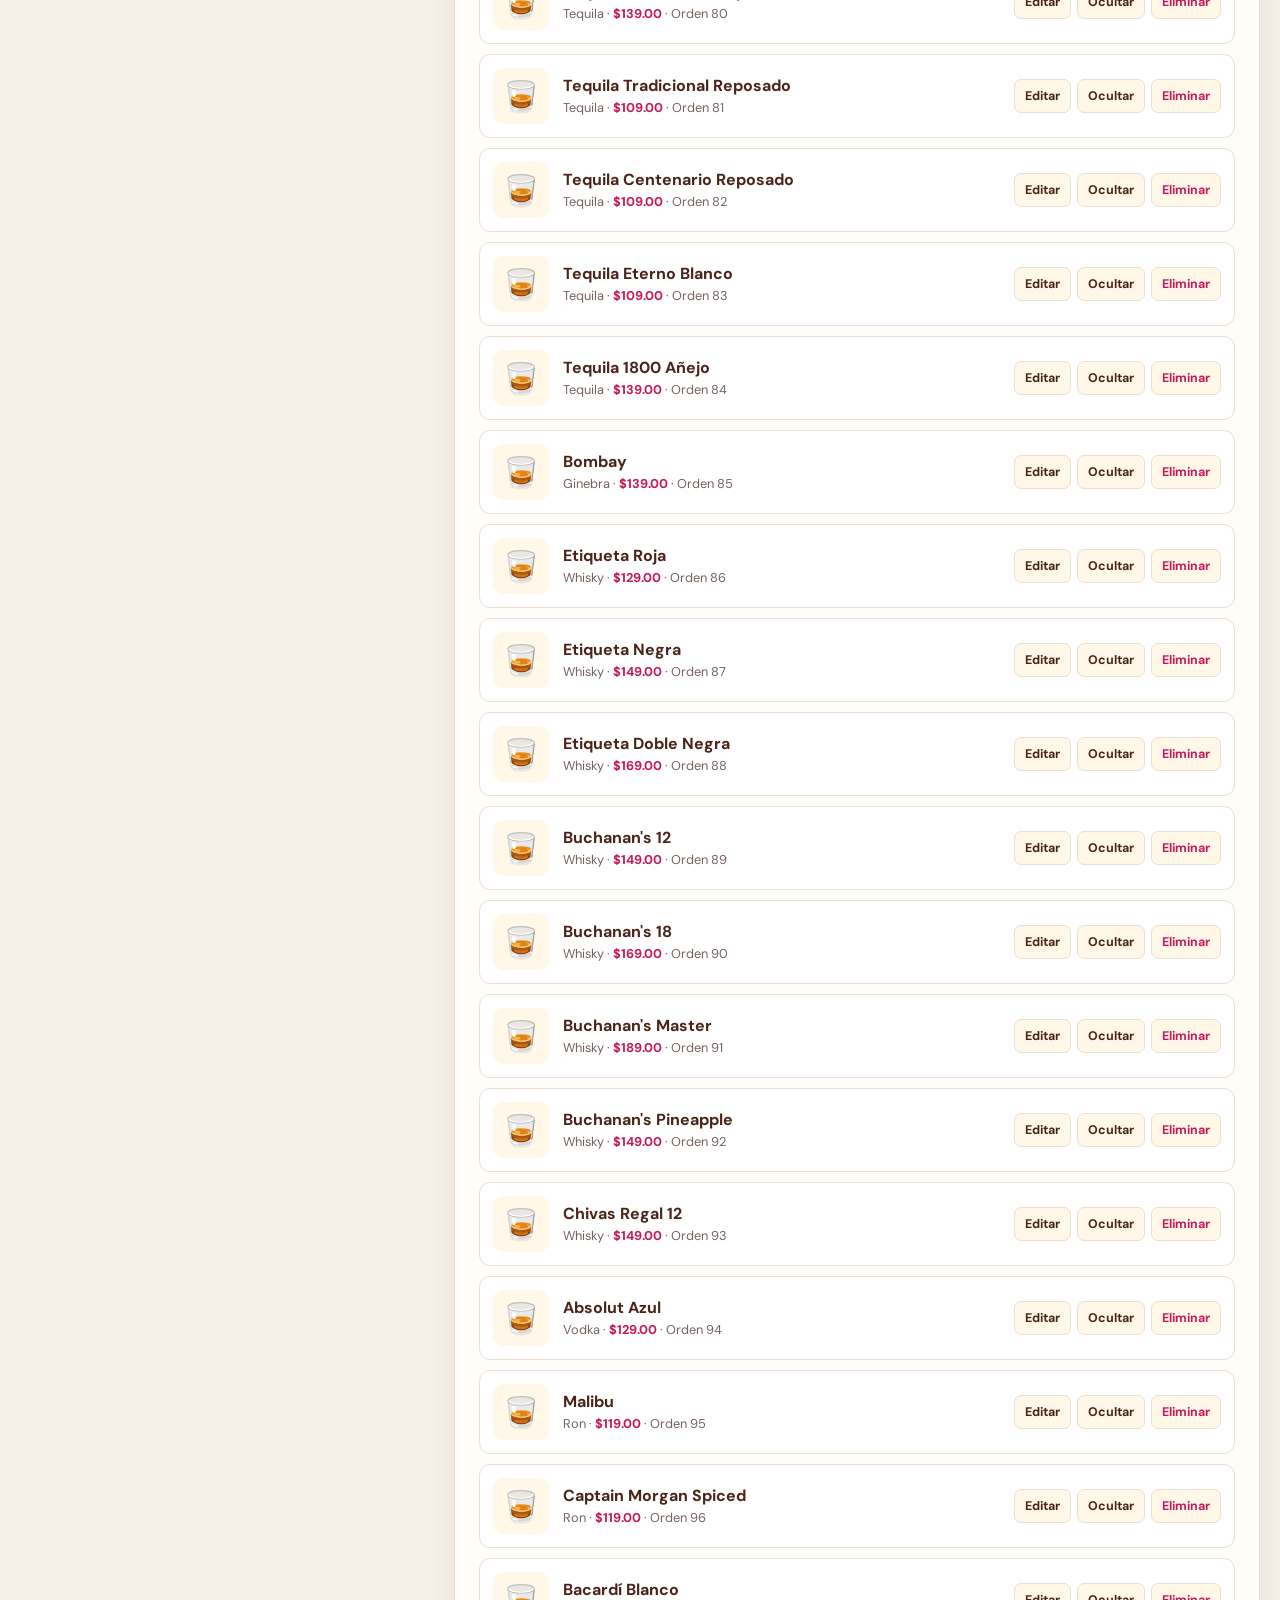
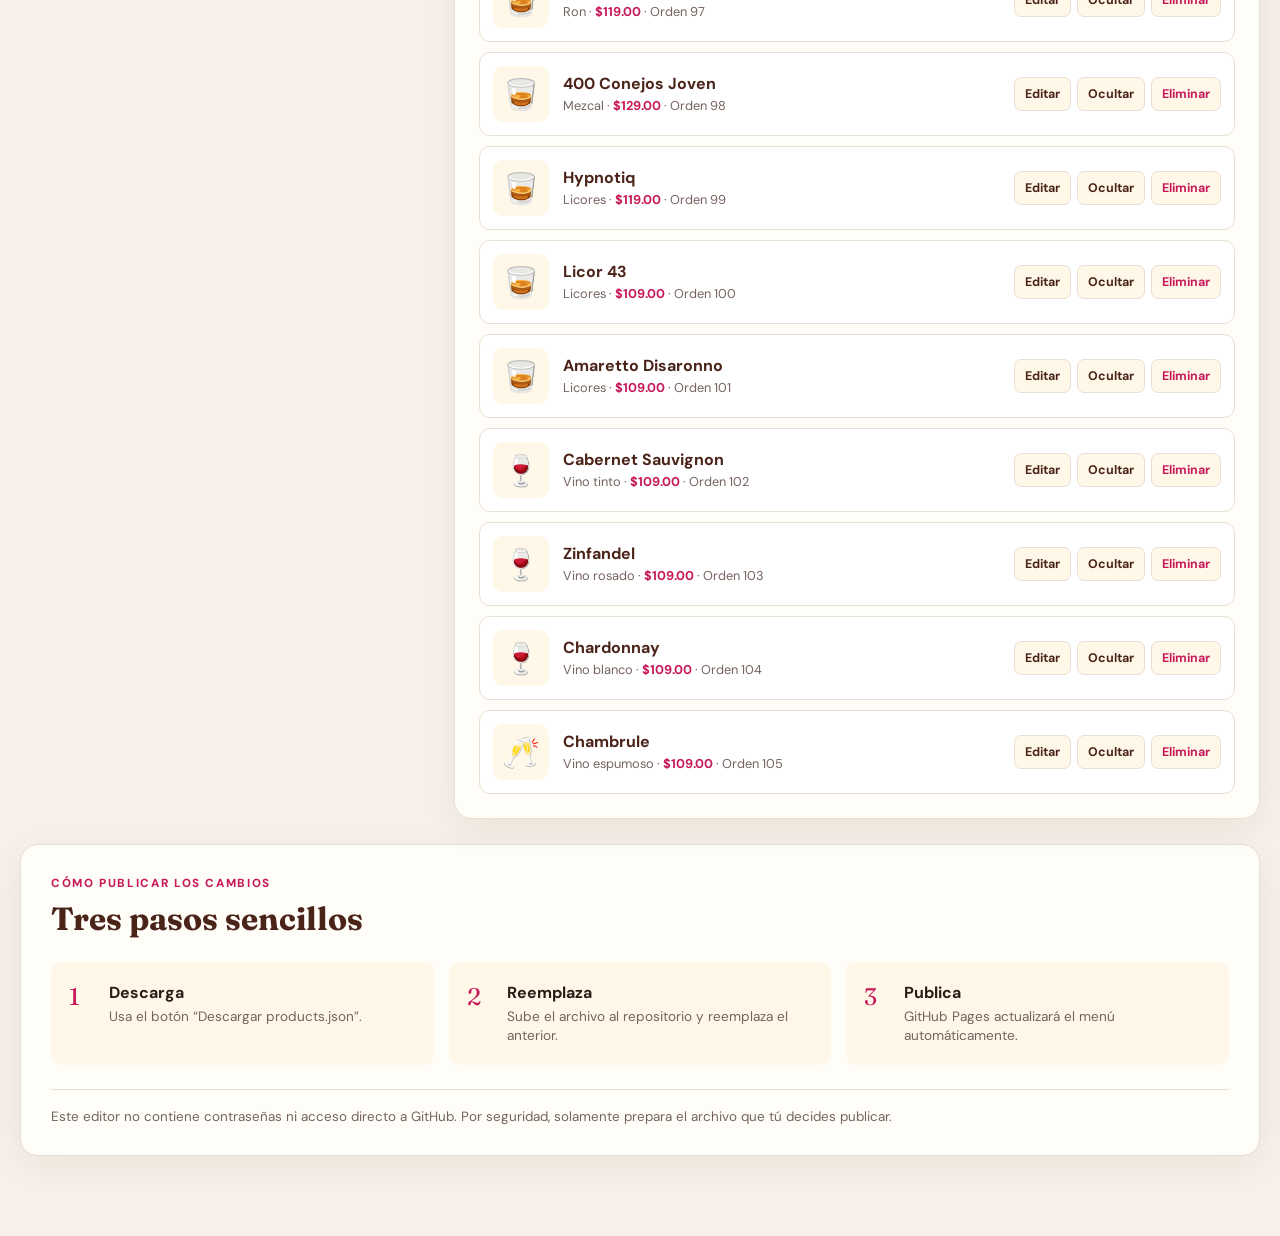
==== commit e1bbcdee: "Agregar imágenes y filtro de categorías al administrador" ====
--- a/admin.html
+++ b/admin.html
@@ -80,8 +80,16 @@
             </div>
             <label>
               Ruta de fotografía
-              <input id="product-image" placeholder="./assets/productos/enchiladas.jpg" />
-              <small>Primero agrega la imagen a la carpeta del proyecto y escribe aquí su ruta.</small>
+              <div class="image-picker">
+                <input id="product-image" placeholder="./assets/productos/enchiladas.jpg" />
+                <button class="browse-button" id="browse-image" type="button">Examinar</button>
+              </div>
+              <input id="product-image-file" type="file" accept="image/jpeg,image/png,image/webp" hidden />
+              <small>Selecciona una imagen JPG, PNG o WebP. Se reducirá automáticamente para incluirla en el catálogo.</small>
+              <div class="image-preview" id="image-preview" hidden>
+                <img id="image-preview-img" alt="Vista previa del producto" />
+                <button id="remove-image" type="button">Quitar imagen</button>
+              </div>
             </label>
             <label>
               Descripción *
@@ -101,7 +109,12 @@
               <p class="eyebrow">Catálogo actual</p>
               <h2><span id="product-count">0</span> productos</h2>
             </div>
-            <input id="admin-search" type="search" placeholder="Buscar producto…" />
+            <div class="catalog-filters">
+              <select id="catalog-category-filter" aria-label="Filtrar por categoría">
+                <option value="Todos">Todas las categorías</option>
+              </select>
+              <input id="admin-search" type="search" placeholder="Buscar producto…" />
+            </div>
           </div>
           <div class="catalog-list" id="catalog-list"></div>
         </section>
--- a/admin.css
+++ b/admin.css
@@ -12,7 +12,7 @@
 
 * { box-sizing: border-box; }
 body { margin: 0; color: var(--ink); background: #f6f0e8; font-family: "DM Sans", sans-serif; }
-button, input, textarea { font: inherit; }
+button, input, textarea, select { font: inherit; }
 a { color: inherit; text-decoration: none; }
 .admin-header {
   position: sticky;
@@ -67,12 +67,21 @@
   box-shadow: 0 0 0 3px rgba(199,25,89,.1);
 }
 #product-form small { display: block; margin-top: 5px; color: var(--muted); font-weight: 400; line-height: 1.4; }
+.image-picker { display: grid; grid-template-columns: 1fr auto; gap: 8px; align-items: end; }
+.browse-button { padding: 11px 14px; color: white; border: 0; border-radius: 8px; background: var(--pink); font-weight: 800; cursor: pointer; }
+.image-preview { position: relative; margin-top: 10px; overflow: hidden; border: 1px solid var(--line); border-radius: 10px; background: var(--cream); }
+.image-preview img { display: block; width: 100%; height: 180px; object-fit: cover; }
+.image-preview button { position: absolute; right: 8px; bottom: 8px; padding: 7px 10px; color: white; border: 0; border-radius: 7px; background: rgba(75,36,25,.88); font-size: .76rem; font-weight: 800; cursor: pointer; }
 .field-row { display: grid; grid-template-columns: 1.5fr .8fr; gap: 10px; }
 .availability { display: flex; align-items: center; gap: 9px; padding: 10px; border-radius: 8px; background: var(--cream); }
 .availability input { width: auto !important; margin: 0 !important; accent-color: var(--pink); }
 .catalog-panel { min-height: 650px; padding: 24px; }
 .catalog-toolbar { align-items: center; padding-bottom: 20px; border-bottom: 1px solid var(--line); }
-#admin-search { max-width: 260px; margin: 0; }
+.catalog-filters { display: flex; gap: 9px; align-items: center; }
+#admin-search, #catalog-category-filter { margin: 0; padding: 11px 12px; border: 1px solid var(--line); border-radius: 8px; background: white; outline: none; }
+#admin-search { width: 220px; }
+#catalog-category-filter { width: 205px; color: var(--brown); }
+#catalog-category-filter:focus { border-color: var(--pink); box-shadow: 0 0 0 3px rgba(199,25,89,.1); }
 .catalog-list { display: grid; gap: 10px; margin-top: 18px; }
 .admin-product {
   display: grid;
@@ -120,7 +129,8 @@
   .intro-actions, .intro-actions .button { width: 100%; }
   .field-row { grid-template-columns: 1fr; }
   .catalog-toolbar { align-items: stretch; flex-direction: column; }
-  #admin-search { max-width: none; }
+  .catalog-filters { align-items: stretch; flex-direction: column; }
+  #admin-search, #catalog-category-filter { width: 100%; }
   .admin-product { grid-template-columns: 48px 1fr; }
   .product-symbol { width: 48px; height: 48px; }
   .product-actions { grid-column: 1 / -1; }
